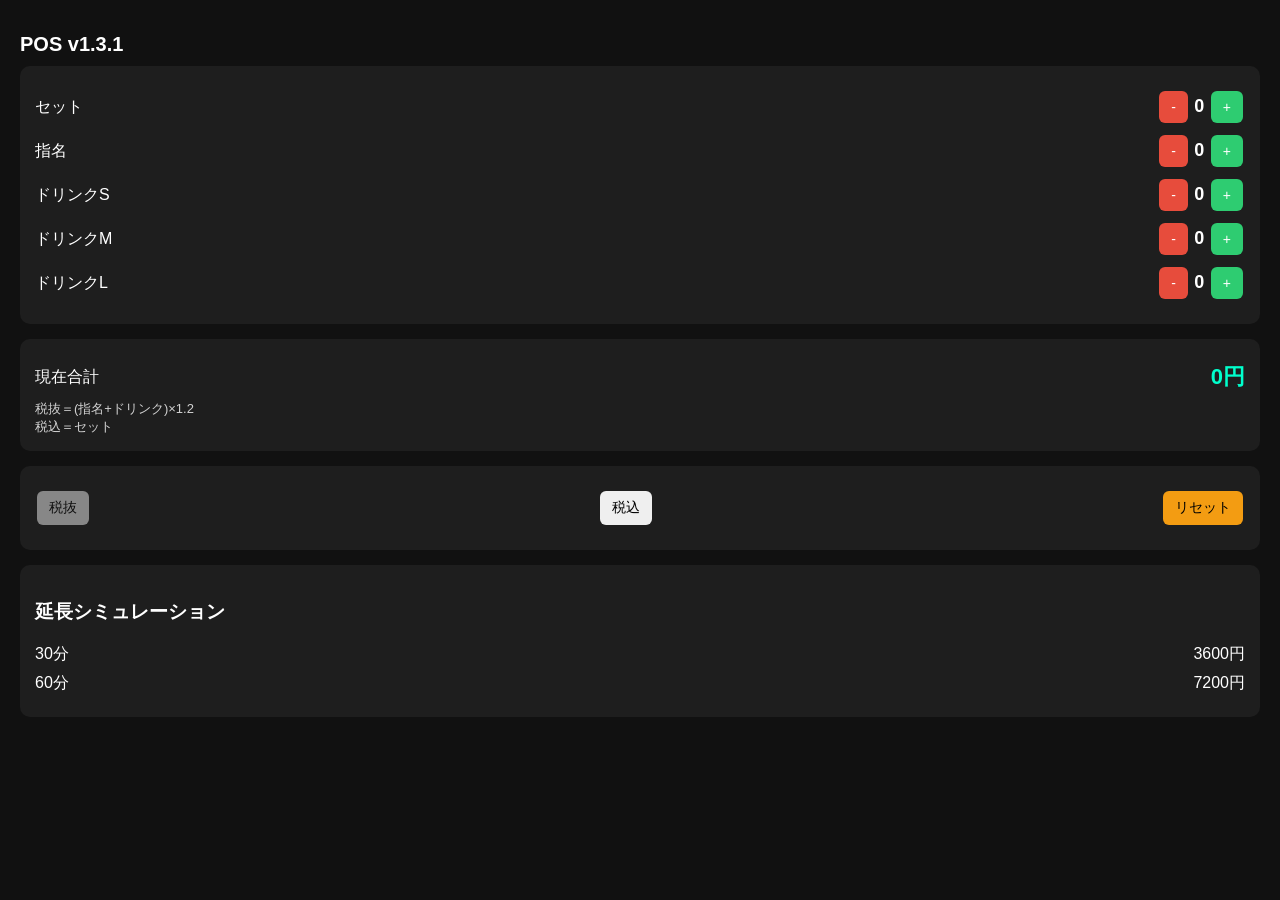
==== tax.html @ b1f9a1d1 "Update tax.html" ====
<!DOCTYPE html>
<html lang="ja">
<head>
<meta charset="UTF-8">
<meta name="viewport" content="width=device-width, initial-scale=1.0">
<title>POS v1.3.1</title>

<style>
body{
    font-family: sans-serif;
    background:#111;
    color:#fff;
    margin:0;
    padding:20px;
}

h1{
    font-size:20px;
    margin-bottom:10px;
}

.box{
    background:#1e1e1e;
    padding:15px;
    border-radius:10px;
    margin-bottom:15px;
}

.row{
    display:flex;
    justify-content:space-between;
    align-items:center;
    margin:8px 0;
}

button{
    padding:8px 12px;
    margin:2px;
    border:none;
    border-radius:6px;
    cursor:pointer;
    font-size:14px;
}

.plus{background:#2ecc71;color:#fff;}
.minus{background:#e74c3c;color:#fff;}
.reset{background:#f39c12;color:#000;}

.value{
    font-size:18px;
    font-weight:bold;
}

.total{
    font-size:22px;
    color:#00ffcc;
    font-weight:bold;
}

.small{
    font-size:13px;
    opacity:0.8;
}
</style>
</head>

<body>

<h1>POS v1.3.1</h1>

<div class="box">

<div class="row">
<span>セット</span>
<div>
<button class="minus" onclick="chg('set',-1)">-</button>
<span id="set" class="value">0</span>
<button class="plus" onclick="chg('set',1)">+</button>
</div>
</div>

<div class="row">
<span>指名</span>
<div>
<button class="minus" onclick="chg('shimei',-1)">-</button>
<span id="shimei" class="value">0</span>
<button class="plus" onclick="chg('shimei',1)">+</button>
</div>
</div>

<div class="row">
<span>ドリンクS</span>
<div>
<button class="minus" onclick="chg('drinkS',-1)">-</button>
<span id="drinkS" class="value">0</span>
<button class="plus" onclick="chg('drinkS',1)">+</button>
</div>
</div>

<div class="row">
<span>ドリンクM</span>
<div>
<button class="minus" onclick="chg('drinkM',-1)">-</button>
<span id="drinkM" class="value">0</span>
<button class="plus" onclick="chg('drinkM',1)">+</button>
</div>
</div>

<div class="row">
<span>ドリンクL</span>
<div>
<button class="minus" onclick="chg('drinkL',-1)">-</button>
<span id="drinkL" class="value">0</span>
<button class="plus" onclick="chg('drinkL',1)">+</button>
</div>
</div>

</div>

<div class="box">
<div class="row">
<span>現在合計</span>
<span id="total" class="total">0円</span>
</div>

<div class="small">
税抜＝(指名+ドリンク)×1.2<br>
税込＝セット
</div>
</div>

<div class="box">

<div class="row">
<button onclick="setTax(false)" id="taxBtn1">税抜</button>
<button onclick="setTax(true)" id="taxBtn2">税込</button>
<button class="reset" onclick="resetAll()">リセット</button>
</div>

</div>

<div class="box">
<h3>延長シミュレーション</h3>

<div class="row">
<span>30分</span>
<span id="ext30">0円</span>
</div>

<div class="row">
<span>60分</span>
<span id="ext60">0円</span>
</div>

</div>

<script>

let data = {
set:0,
shimei:0,
drinkS:0,
drinkM:0,
drinkL:0,
tax:true
};

function chg(key,val){
data[key]+=val;
if(data[key]<0)data[key]=0;
update();
}

function setTax(flag){
data.tax=flag;
update();
}

function calc(){

let setPrice = data.set * 3000;

let drink =
(data.drinkS*1000) +
(data.drinkM*2000) +
(data.drinkL*3000);

let shimei = data.shimei * 2000;

let taxable = (drink + shimei) * 1.2;

let total = setPrice + taxable;

return {setPrice, taxable, total};
}

function extCalc(baseSet){

let setPrice = baseSet * 3000;

let drink =
(data.drinkS*1000) +
(data.drinkM*2000) +
(data.drinkL*3000);

let shimei = data.shimei * 2000;

let total = (setPrice + drink + shimei) * 1.2;

return total;
}

function update(){

let c = calc();

document.getElementById("set").innerText=data.set;
document.getElementById("shimei").innerText=data.shimei;
document.getElementById("drinkS").innerText=data.drinkS;
document.getElementById("drinkM").innerText=data.drinkM;
document.getElementById("drinkL").innerText=data.drinkL;

document.getElementById("total").innerText=
Math.floor(c.total)+"円";

document.getElementById("ext30").innerText=
Math.floor(extCalc(data.set+1))+"円";

document.getElementById("ext60").innerText=
Math.floor(extCalc(data.set+2))+"円";

document.getElementById("taxBtn1").style.opacity=data.tax?0.5:1;
document.getElementById("taxBtn2").style.opacity=data.tax?1:0.5;

}

function resetAll(){

data={
set:0,
shimei:0,
drinkS:0,
drinkM:0,
drinkL:0,
tax:true
};

update();
}

update();

</script>

</body>
</html>
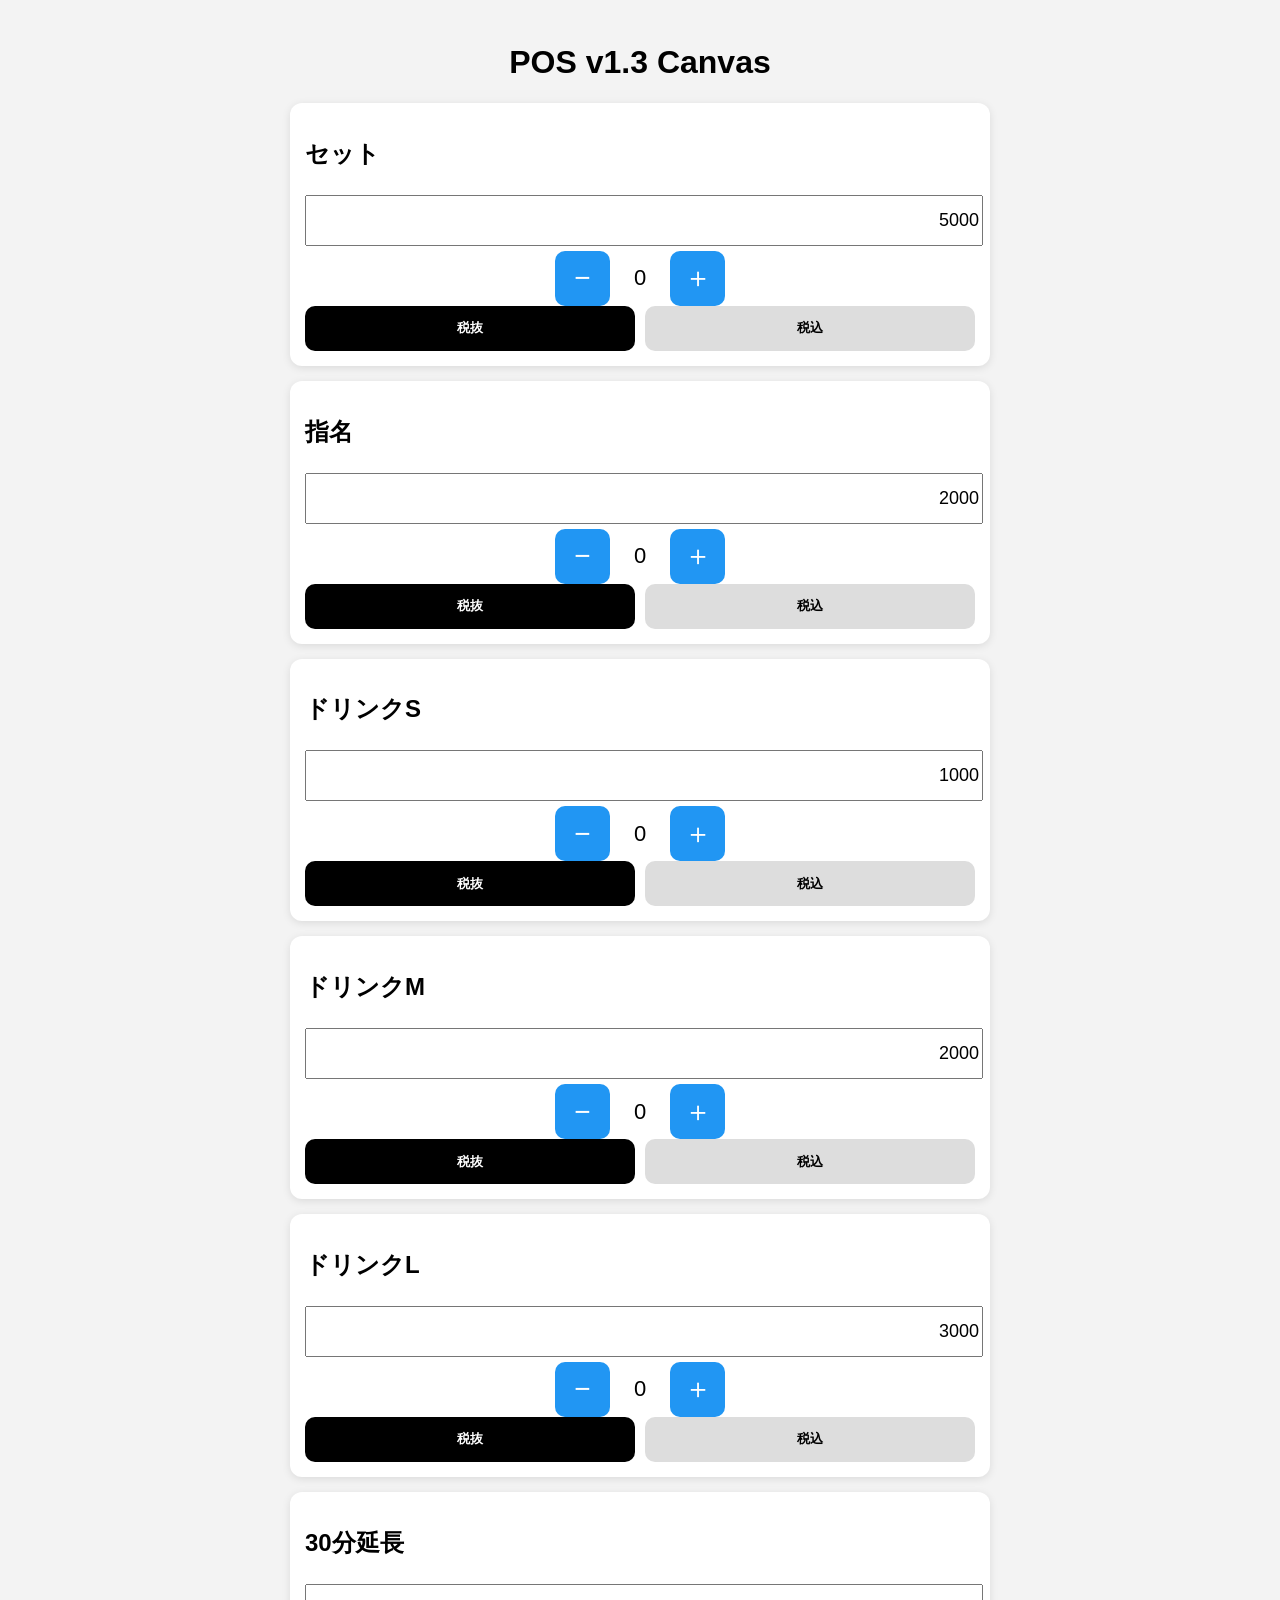
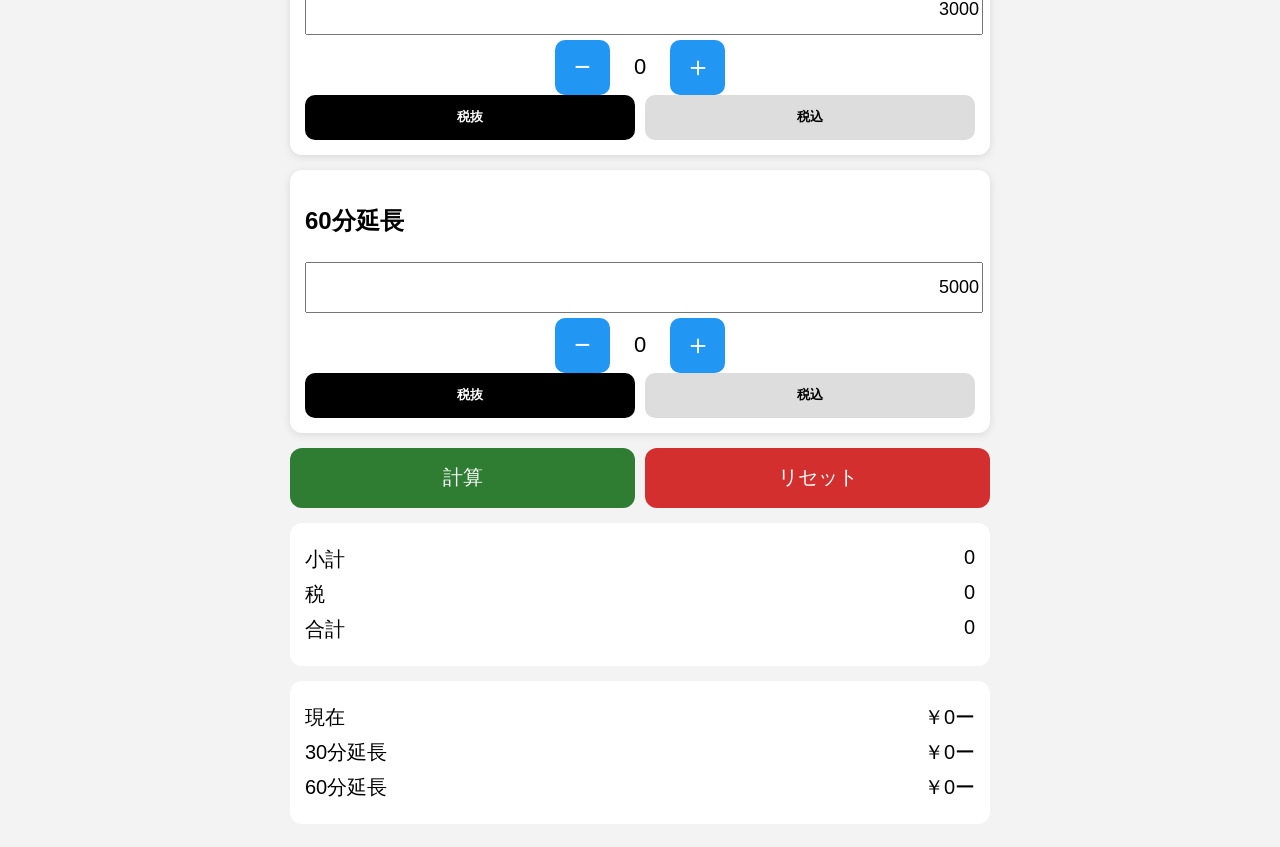
==== commit dba14b0f: "Update tax.html" ====
--- a/tax.html
+++ b/tax.html
@@ -3,253 +3,376 @@
 <head>
 <meta charset="UTF-8">
 <meta name="viewport" content="width=device-width, initial-scale=1.0">
-<title>POS v1.3.1</title>
+<title>POS v1.3 Canvas</title>
 
 <style>
 body{
-    font-family: sans-serif;
-    background:#111;
+    font-family:sans-serif;
+    background:#f3f3f3;
+    padding:15px;
+}
+
+.container{
+    max-width:700px;
+    margin:auto;
+}
+
+h1{
+    text-align:center;
+}
+
+.card{
+    background:#fff;
+    padding:15px;
+    margin-bottom:15px;
+    border-radius:12px;
+    box-shadow:0 2px 8px rgba(0,0,0,.1);
+}
+
+input{
+    width:100%;
+    height:45px;
+    font-size:18px;
+    text-align:right;
+    margin:5px 0;
+}
+
+.counter{
+    display:flex;
+    justify-content:center;
+    gap:10px;
+    align-items:center;
+}
+
+.counter button{
+    width:55px;
+    height:55px;
+    font-size:28px;
+    border:none;
+    background:#2196f3;
     color:#fff;
-    margin:0;
-    padding:20px;
-}
-
-h1{
+    border-radius:10px;
+}
+
+.counter span{
+    font-size:22px;
+    width:40px;
+    text-align:center;
+}
+
+.taxArea{
+    display:flex;
+    gap:10px;
+}
+
+.taxBtn{
+    flex:1;
+    height:45px;
+    border:none;
+    border-radius:10px;
+    background:#ddd;
+    font-weight:bold;
+}
+
+.taxBtn.active{
+    background:#000;
+    color:#fff;
+}
+
+.action{
+    display:flex;
+    gap:10px;
+}
+
+.calcBtn{
+    flex:1;
+    height:60px;
+    background:#2e7d32;
+    color:#fff;
+    border:none;
+    border-radius:12px;
     font-size:20px;
-    margin-bottom:10px;
-}
-
-.box{
-    background:#1e1e1e;
+}
+
+.resetBtn{
+    flex:1;
+    height:60px;
+    background:#d32f2f;
+    color:#fff;
+    border:none;
+    border-radius:12px;
+    font-size:20px;
+}
+
+.result{
+    background:#fff;
     padding:15px;
-    border-radius:10px;
-    margin-bottom:15px;
-}
-
-.row{
+    border-radius:12px;
+    margin-top:15px;
+}
+
+.resultRow{
     display:flex;
     justify-content:space-between;
-    align-items:center;
+    font-size:20px;
     margin:8px 0;
-}
-
-button{
-    padding:8px 12px;
-    margin:2px;
-    border:none;
-    border-radius:6px;
-    cursor:pointer;
-    font-size:14px;
-}
-
-.plus{background:#2ecc71;color:#fff;}
-.minus{background:#e74c3c;color:#fff;}
-.reset{background:#f39c12;color:#000;}
-
-.value{
-    font-size:18px;
-    font-weight:bold;
-}
-
-.total{
-    font-size:22px;
-    color:#00ffcc;
-    font-weight:bold;
-}
-
-.small{
-    font-size:13px;
-    opacity:0.8;
 }
 </style>
 </head>
 
 <body>
 
-<h1>POS v1.3.1</h1>
-
-<div class="box">
-
-<div class="row">
-<span>セット</span>
-<div>
-<button class="minus" onclick="chg('set',-1)">-</button>
-<span id="set" class="value">0</span>
-<button class="plus" onclick="chg('set',1)">+</button>
-</div>
-</div>
-
-<div class="row">
-<span>指名</span>
-<div>
-<button class="minus" onclick="chg('shimei',-1)">-</button>
-<span id="shimei" class="value">0</span>
-<button class="plus" onclick="chg('shimei',1)">+</button>
-</div>
-</div>
-
-<div class="row">
-<span>ドリンクS</span>
-<div>
-<button class="minus" onclick="chg('drinkS',-1)">-</button>
-<span id="drinkS" class="value">0</span>
-<button class="plus" onclick="chg('drinkS',1)">+</button>
-</div>
-</div>
-
-<div class="row">
-<span>ドリンクM</span>
-<div>
-<button class="minus" onclick="chg('drinkM',-1)">-</button>
-<span id="drinkM" class="value">0</span>
-<button class="plus" onclick="chg('drinkM',1)">+</button>
-</div>
-</div>
-
-<div class="row">
-<span>ドリンクL</span>
-<div>
-<button class="minus" onclick="chg('drinkL',-1)">-</button>
-<span id="drinkL" class="value">0</span>
-<button class="plus" onclick="chg('drinkL',1)">+</button>
-</div>
-</div>
-
-</div>
-
-<div class="box">
-<div class="row">
-<span>現在合計</span>
-<span id="total" class="total">0円</span>
-</div>
-
-<div class="small">
-税抜＝(指名+ドリンク)×1.2<br>
-税込＝セット
-</div>
-</div>
-
-<div class="box">
-
-<div class="row">
-<button onclick="setTax(false)" id="taxBtn1">税抜</button>
-<button onclick="setTax(true)" id="taxBtn2">税込</button>
-<button class="reset" onclick="resetAll()">リセット</button>
-</div>
-
-</div>
-
-<div class="box">
-<h3>延長シミュレーション</h3>
-
-<div class="row">
-<span>30分</span>
-<span id="ext30">0円</span>
-</div>
-
-<div class="row">
-<span>60分</span>
-<span id="ext60">0円</span>
+<div class="container">
+
+<h1>POS v1.3 Canvas</h1>
+
+<!-- セット -->
+<div class="card">
+<h2>セット</h2>
+<input id="setPrice" value="5000">
+
+<div class="counter">
+<button onclick="setCount=safeMinus(setCount);render()">−</button>
+<span id="setCount">0</span>
+<button onclick="setCount++;render()">＋</button>
+</div>
+
+<div class="taxArea">
+<button id="setEx" class="taxBtn active" onclick="setTax('set',true)">税抜</button>
+<button id="setIn" class="taxBtn" onclick="setTax('set',false)">税込</button>
+</div>
+</div>
+
+<!-- 指名 -->
+<div class="card">
+<h2>指名</h2>
+<input id="nomiPrice" value="2000">
+
+<div class="counter">
+<button onclick="nomiCount=safeMinus(nomiCount);render()">−</button>
+<span id="nomiCount">0</span>
+<button onclick="nomiCount++;render()">＋</button>
+</div>
+
+<div class="taxArea">
+<button id="nomiEx" class="taxBtn active" onclick="setTax('nomi',true)">税抜</button>
+<button id="nomiIn" class="taxBtn" onclick="setTax('nomi',false)">税込</button>
+</div>
+</div>
+
+<!-- ドリンクS -->
+<div class="card">
+<h2>ドリンクS</h2>
+<input id="drinkSPrice" value="1000">
+
+<div class="counter">
+<button onclick="drinkS=safeMinus(drinkS);render()">−</button>
+<span id="drinkS">0</span>
+<button onclick="drinkS++;render()">＋</button>
+</div>
+
+<div class="taxArea">
+<button id="drinkSEx" class="taxBtn active" onclick="setTax('drinkS',true)">税抜</button>
+<button id="drinkSIn" class="taxBtn" onclick="setTax('drinkS',false)">税込</button>
+</div>
+</div>
+
+<!-- ドリンクM -->
+<div class="card">
+<h2>ドリンクM</h2>
+<input id="drinkMPrice" value="2000">
+
+<div class="counter">
+<button onclick="drinkM=safeMinus(drinkM);render()">−</button>
+<span id="drinkM">0</span>
+<button onclick="drinkM++;render()">＋</button>
+</div>
+
+<div class="taxArea">
+<button id="drinkMEx" class="taxBtn active" onclick="setTax('drinkM',true)">税抜</button>
+<button id="drinkMIn" class="taxBtn" onclick="setTax('drinkM',false)">税込</button>
+</div>
+</div>
+
+<!-- ドリンクL -->
+<div class="card">
+<h2>ドリンクL</h2>
+<input id="drinkLPrice" value="3000">
+
+<div class="counter">
+<button onclick="drinkL=safeMinus(drinkL);render()">−</button>
+<span id="drinkL">0</span>
+<button onclick="drinkL++;render()">＋</button>
+</div>
+
+<div class="taxArea">
+<button id="drinkLEx" class="taxBtn active" onclick="setTax('drinkL',true)">税抜</button>
+<button id="drinkLIn" class="taxBtn" onclick="setTax('drinkL',false)">税込</button>
+</div>
+</div>
+
+<!-- 30分延長 -->
+<div class="card">
+<h2>30分延長</h2>
+<input id="ext30Price" value="3000">
+
+<div class="counter">
+<button onclick="ext30Count=safeMinus(ext30Count);render()">−</button>
+<span id="ext30Count">0</span>
+<button onclick="ext30Count++;render()">＋</button>
+</div>
+
+<div class="taxArea">
+<button id="ext30Ex" class="taxBtn active" onclick="setTax('ext30',true)">税抜</button>
+<button id="ext30In" class="taxBtn" onclick="setTax('ext30',false)">税込</button>
+</div>
+</div>
+
+<!-- 60分延長 -->
+<div class="card">
+<h2>60分延長</h2>
+<input id="ext60Price" value="5000">
+
+<div class="counter">
+<button onclick="ext60Count=safeMinus(ext60Count);render()">−</button>
+<span id="ext60Count">0</span>
+<button onclick="ext60Count++;render()">＋</button>
+</div>
+
+<div class="taxArea">
+<button id="ext60Ex" class="taxBtn active" onclick="setTax('ext60',true)">税抜</button>
+<button id="ext60In" class="taxBtn" onclick="setTax('ext60',false)">税込</button>
+</div>
+</div>
+
+<!-- 操作 -->
+<div class="action">
+<button class="calcBtn" onclick="calc()">計算</button>
+<button class="resetBtn" onclick="resetAll()">リセット</button>
+</div>
+
+<!-- 結果 -->
+<div class="result">
+<div class="resultRow"><span>小計</span><span id="subtotal">0</span></div>
+<div class="resultRow"><span>税</span><span id="tax">0</span></div>
+<div class="resultRow"><span>合計</span><span id="total">0</span></div>
+</div>
+
+<!-- 延長シミュレーション -->
+<div class="result">
+<div class="resultRow"><span>現在</span><span id="currentTotal">￥0ー</span></div>
+<div class="resultRow"><span>30分延長</span><span id="next30">￥0ー</span></div>
+<div class="resultRow"><span>60分延長</span><span id="next60">￥0ー</span></div>
 </div>
 
 </div>
 
 <script>
 
-let data = {
-set:0,
-shimei:0,
-drinkS:0,
-drinkM:0,
-drinkL:0,
-tax:true
+let setCount=0, nomiCount=0;
+let drinkS=0, drinkM=0, drinkL=0;
+let ext30Count=0, ext60Count=0;
+
+let taxMode={
+set:true,
+nomi:true,
+drinkS:true,
+drinkM:true,
+drinkL:true,
+ext30:true,
+ext60:true
 };
 
-function chg(key,val){
-data[key]+=val;
-if(data[key]<0)data[key]=0;
-update();
-}
-
-function setTax(flag){
-data.tax=flag;
-update();
+const el=id=>document.getElementById(id);
+
+function safeMinus(v){ return v>0 ? v-1 : 0; }
+
+function render(){
+el("setCount").innerText=setCount;
+el("nomiCount").innerText=nomiCount;
+el("drinkS").innerText=drinkS;
+el("drinkM").innerText=drinkM;
+el("drinkL").innerText=drinkL;
+el("ext30Count").innerText=ext30Count;
+el("ext60Count").innerText=ext60Count;
+}
+
+function setTax(type,mode){
+taxMode[type]=mode;
+el(type+"Ex").classList.remove("active");
+el(type+"In").classList.remove("active");
+el(type+(mode?"Ex":"In")).classList.add("active");
+}
+
+function calcItem(price,count,isEx){
+let sub=price*count;
+let tax=0,total=0;
+
+if(isEx){
+tax=Math.round(sub*0.2);
+total=sub+tax;
+}else{
+total=sub;
+tax=Math.round(sub*20/120);
+}
+return{sub,tax,total};
+}
+
+function yen(v){
+return "￥"+Math.round(v).toLocaleString()+"ー";
 }
 
 function calc(){
 
-let setPrice = data.set * 3000;
-
-let drink =
-(data.drinkS*1000) +
-(data.drinkM*2000) +
-(data.drinkL*3000);
-
-let shimei = data.shimei * 2000;
-
-let taxable = (drink + shimei) * 1.2;
-
-let total = setPrice + taxable;
-
-return {setPrice, taxable, total};
-}
-
-function extCalc(baseSet){
-
-let setPrice = baseSet * 3000;
-
-let drink =
-(data.drinkS*1000) +
-(data.drinkM*2000) +
-(data.drinkL*3000);
-
-let shimei = data.shimei * 2000;
-
-let total = (setPrice + drink + shimei) * 1.2;
-
-return total;
-}
-
-function update(){
-
-let c = calc();
-
-document.getElementById("set").innerText=data.set;
-document.getElementById("shimei").innerText=data.shimei;
-document.getElementById("drinkS").innerText=data.drinkS;
-document.getElementById("drinkM").innerText=data.drinkM;
-document.getElementById("drinkL").innerText=data.drinkL;
-
-document.getElementById("total").innerText=
-Math.floor(c.total)+"円";
-
-document.getElementById("ext30").innerText=
-Math.floor(extCalc(data.set+1))+"円";
-
-document.getElementById("ext60").innerText=
-Math.floor(extCalc(data.set+2))+"円";
-
-document.getElementById("taxBtn1").style.opacity=data.tax?0.5:1;
-document.getElementById("taxBtn2").style.opacity=data.tax?1:0.5;
-
+let setR=calcItem(+el("setPrice").value,setCount,taxMode.set);
+let nomiR=calcItem(+el("nomiPrice").value,nomiCount,taxMode.nomi);
+
+let dS=calcItem(+el("drinkSPrice").value,drinkS,taxMode.drinkS);
+let dM=calcItem(+el("drinkMPrice").value,drinkM,taxMode.drinkM);
+let dL=calcItem(+el("drinkLPrice").value,drinkL,taxMode.drinkL);
+
+let drink={
+sub:dS.sub+dM.sub+dL.sub,
+tax:dS.tax+dM.tax+dL.tax,
+total:dS.total+dM.total+dL.total
+};
+
+let e30=calcItem(+el("ext30Price").value,ext30Count,taxMode.ext30);
+let e60=calcItem(+el("ext60Price").value,ext60Count,taxMode.ext60);
+
+let sub=setR.sub+nomiR.sub+drink.sub+e30.sub+e60.sub;
+let tax=setR.tax+nomiR.tax+drink.tax+e30.tax+e60.tax;
+let total=setR.total+nomiR.total+drink.total+e30.total+e60.total;
+
+el("subtotal").innerText=Math.round(sub);
+el("tax").innerText=Math.round(tax);
+el("total").innerText=Math.round(total);
+
+const current=total;
+
+const ext30Base=(setCount*3000)+(nomiCount*2000);
+const ext60Base=(setCount*5000)+(nomiCount*2000);
+
+el("currentTotal").innerText=yen(current);
+el("next30").innerText=yen(current+(ext30Base*1.2));
+el("next60").innerText=yen(current+(ext60Base*1.2));
 }
 
 function resetAll(){
-
-data={
-set:0,
-shimei:0,
-drinkS:0,
-drinkM:0,
-drinkL:0,
-tax:true
-};
-
-update();
-}
-
-update();
-
+setCount=nomiCount=drinkS=drinkM=drinkL=0;
+ext30Count=ext60Count=0;
+
+taxMode={set:true,nomi:true,drinkS:true,drinkM:true,drinkL:true,ext30:true,ext60:true};
+
+render();
+
+["setPrice","nomiPrice","drinkSPrice","drinkMPrice","drinkLPrice","ext30Price","ext60Price"]
+.forEach(id=>el(id).value=el(id).defaultValue||el(id).value);
+
+calc();
+}
+
+render();
 </script>
 
 </body>
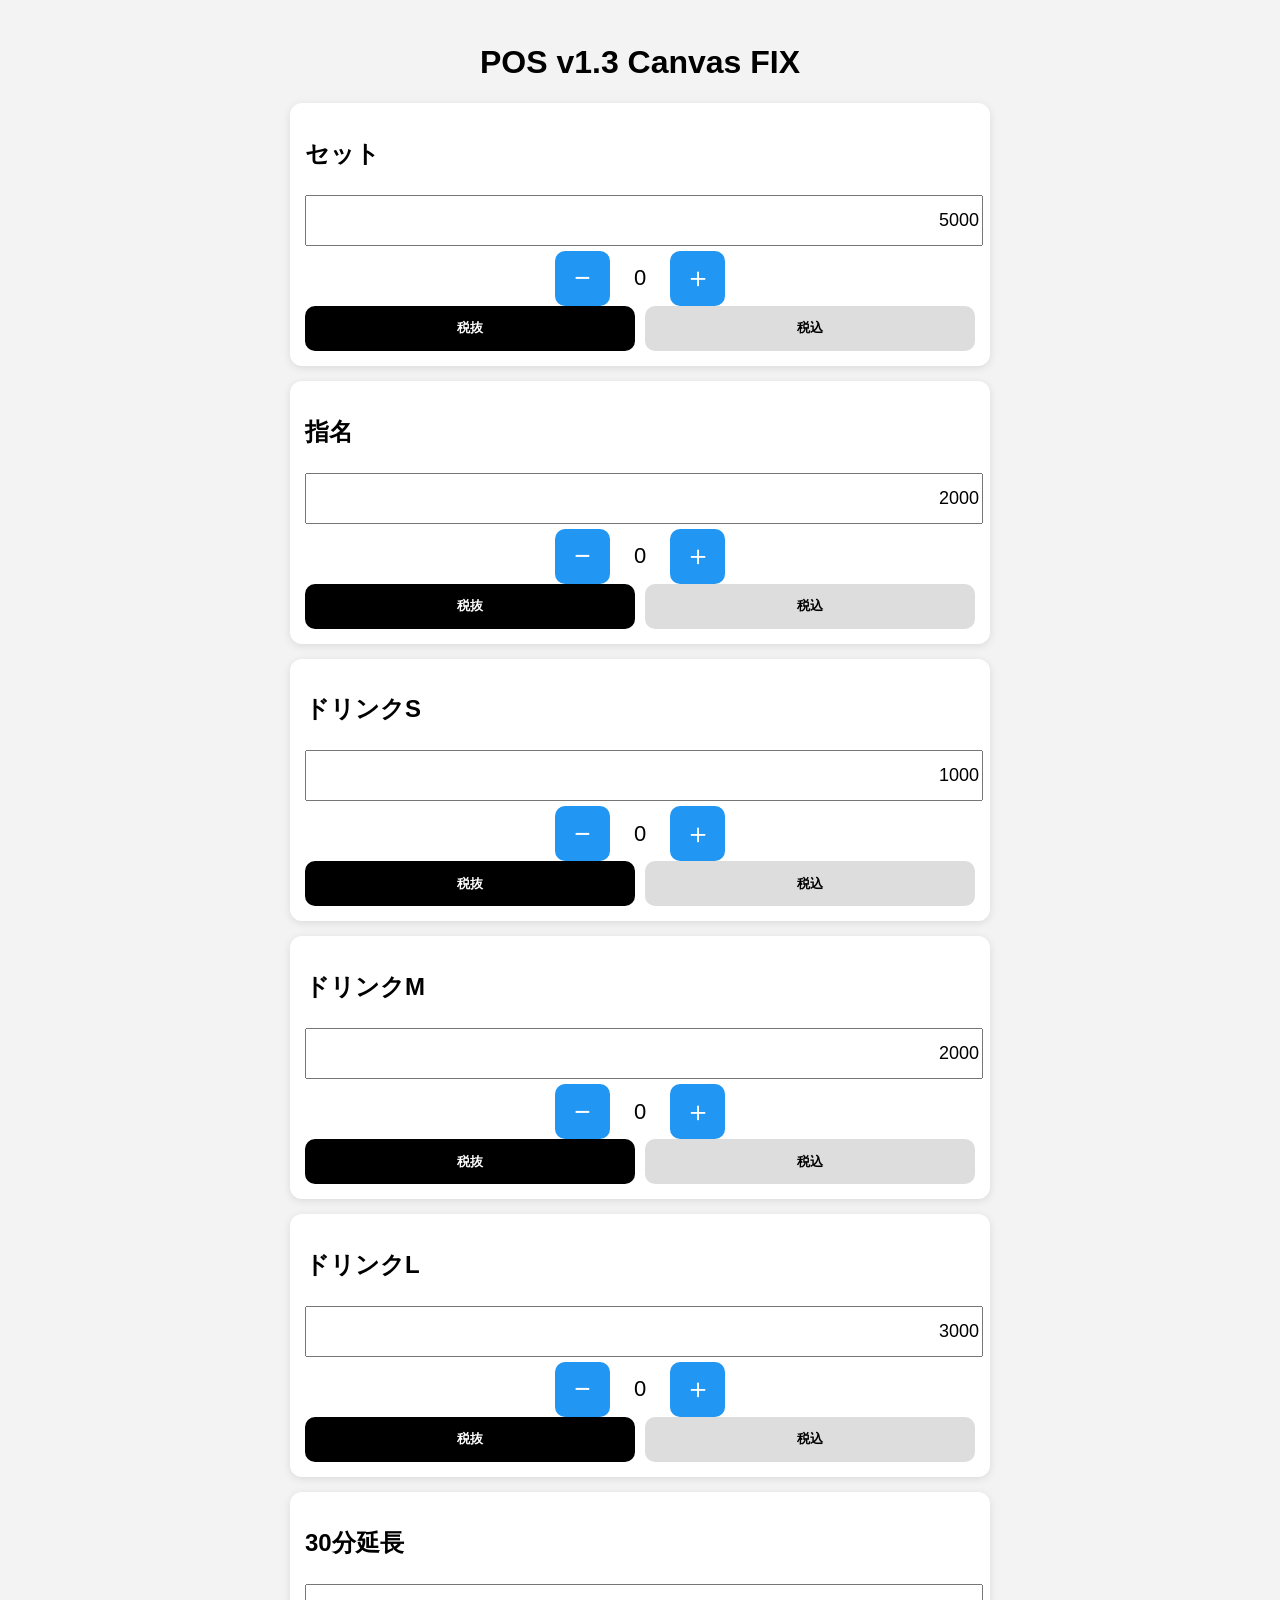
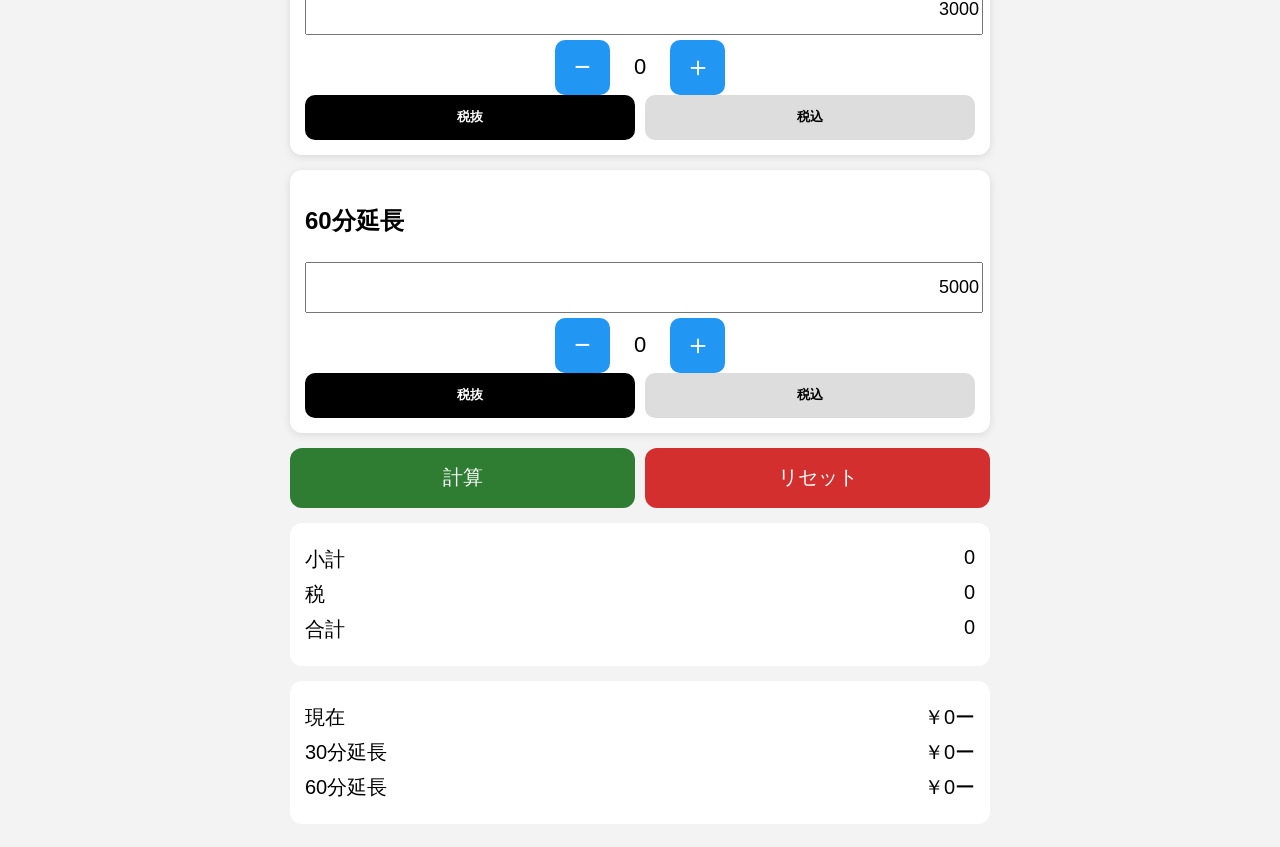
==== commit f2346f8d: "Update title and fix tax calculation logic" ====
--- a/tax.html
+++ b/tax.html
@@ -3,7 +3,7 @@
 <head>
 <meta charset="UTF-8">
 <meta name="viewport" content="width=device-width, initial-scale=1.0">
-<title>POS v1.3 Canvas</title>
+<title>POS v1.3 Canvas FIX</title>
 
 <style>
 body{
@@ -124,7 +124,7 @@
 
 <div class="container">
 
-<h1>POS v1.3 Canvas</h1>
+<h1>POS v1.3 Canvas FIX</h1>
 
 <!-- セット -->
 <div class="card">
@@ -258,7 +258,7 @@
 <div class="resultRow"><span>合計</span><span id="total">0</span></div>
 </div>
 
-<!-- 延長シミュレーション -->
+<!-- 延長 -->
 <div class="result">
 <div class="resultRow"><span>現在</span><span id="currentTotal">￥0ー</span></div>
 <div class="resultRow"><span>30分延長</span><span id="next30">￥0ー</span></div>
@@ -304,18 +304,9 @@
 el(type+(mode?"Ex":"In")).classList.add("active");
 }
 
-function calcItem(price,count,isEx){
+function calcItem(price,count){
 let sub=price*count;
-let tax=0,total=0;
-
-if(isEx){
-tax=Math.round(sub*0.2);
-total=sub+tax;
-}else{
-total=sub;
-tax=Math.round(sub*20/120);
-}
-return{sub,tax,total};
+return sub;
 }
 
 function yen(v){
@@ -324,25 +315,24 @@
 
 function calc(){
 
-let setR=calcItem(+el("setPrice").value,setCount,taxMode.set);
-let nomiR=calcItem(+el("nomiPrice").value,nomiCount,taxMode.nomi);
-
-let dS=calcItem(+el("drinkSPrice").value,drinkS,taxMode.drinkS);
-let dM=calcItem(+el("drinkMPrice").value,drinkM,taxMode.drinkM);
-let dL=calcItem(+el("drinkLPrice").value,drinkL,taxMode.drinkL);
-
-let drink={
-sub:dS.sub+dM.sub+dL.sub,
-tax:dS.tax+dM.tax+dL.tax,
-total:dS.total+dM.total+dL.total
-};
-
-let e30=calcItem(+el("ext30Price").value,ext30Count,taxMode.ext30);
-let e60=calcItem(+el("ext60Price").value,ext60Count,taxMode.ext60);
-
-let sub=setR.sub+nomiR.sub+drink.sub+e30.sub+e60.sub;
-let tax=setR.tax+nomiR.tax+drink.tax+e30.tax+e60.tax;
-let total=setR.total+nomiR.total+drink.total+e30.total+e60.total;
+// 税抜・税込すべてそのまま合計（1.2なし）
+let setR=calcItem(+el("setPrice").value,setCount);
+let nomiR=calcItem(+el("nomiPrice").value,nomiCount);
+
+let dS=calcItem(+el("drinkSPrice").value,drinkS);
+let dM=calcItem(+el("drinkMPrice").value,drinkM);
+let dL=calcItem(+el("drinkLPrice").value,drinkL);
+
+let e30=calcItem(+el("ext30Price").value,ext30Count);
+let e60=calcItem(+el("ext60Price").value,ext60Count);
+
+let sub=setR+nomiR+dS+dM+dL+e30+e60;
+
+// ★仕様通り：税＝税抜+税込（=全体合計）
+let tax=sub;
+
+// 合計
+let total=sub+tax;
 
 el("subtotal").innerText=Math.round(sub);
 el("tax").innerText=Math.round(tax);
@@ -359,6 +349,7 @@
 }
 
 function resetAll(){
+
 setCount=nomiCount=drinkS=drinkM=drinkL=0;
 ext30Count=ext60Count=0;
 
@@ -366,8 +357,19 @@
 
 render();
 
-["setPrice","nomiPrice","drinkSPrice","drinkMPrice","drinkLPrice","ext30Price","ext60Price"]
-.forEach(id=>el(id).value=el(id).defaultValue||el(id).value);
+// ボタン状態リセット
+["set","nomi","drinkS","drinkM","drinkL","ext30","ext60"].forEach(t=>{
+el(t+"Ex").classList.add("active");
+el(t+"In").classList.remove("active");
+});
+
+el("setPrice").value=5000;
+el("nomiPrice").value=2000;
+el("drinkSPrice").value=1000;
+el("drinkMPrice").value=2000;
+el("drinkLPrice").value=3000;
+el("ext30Price").value=3000;
+el("ext60Price").value=5000;
 
 calc();
 }
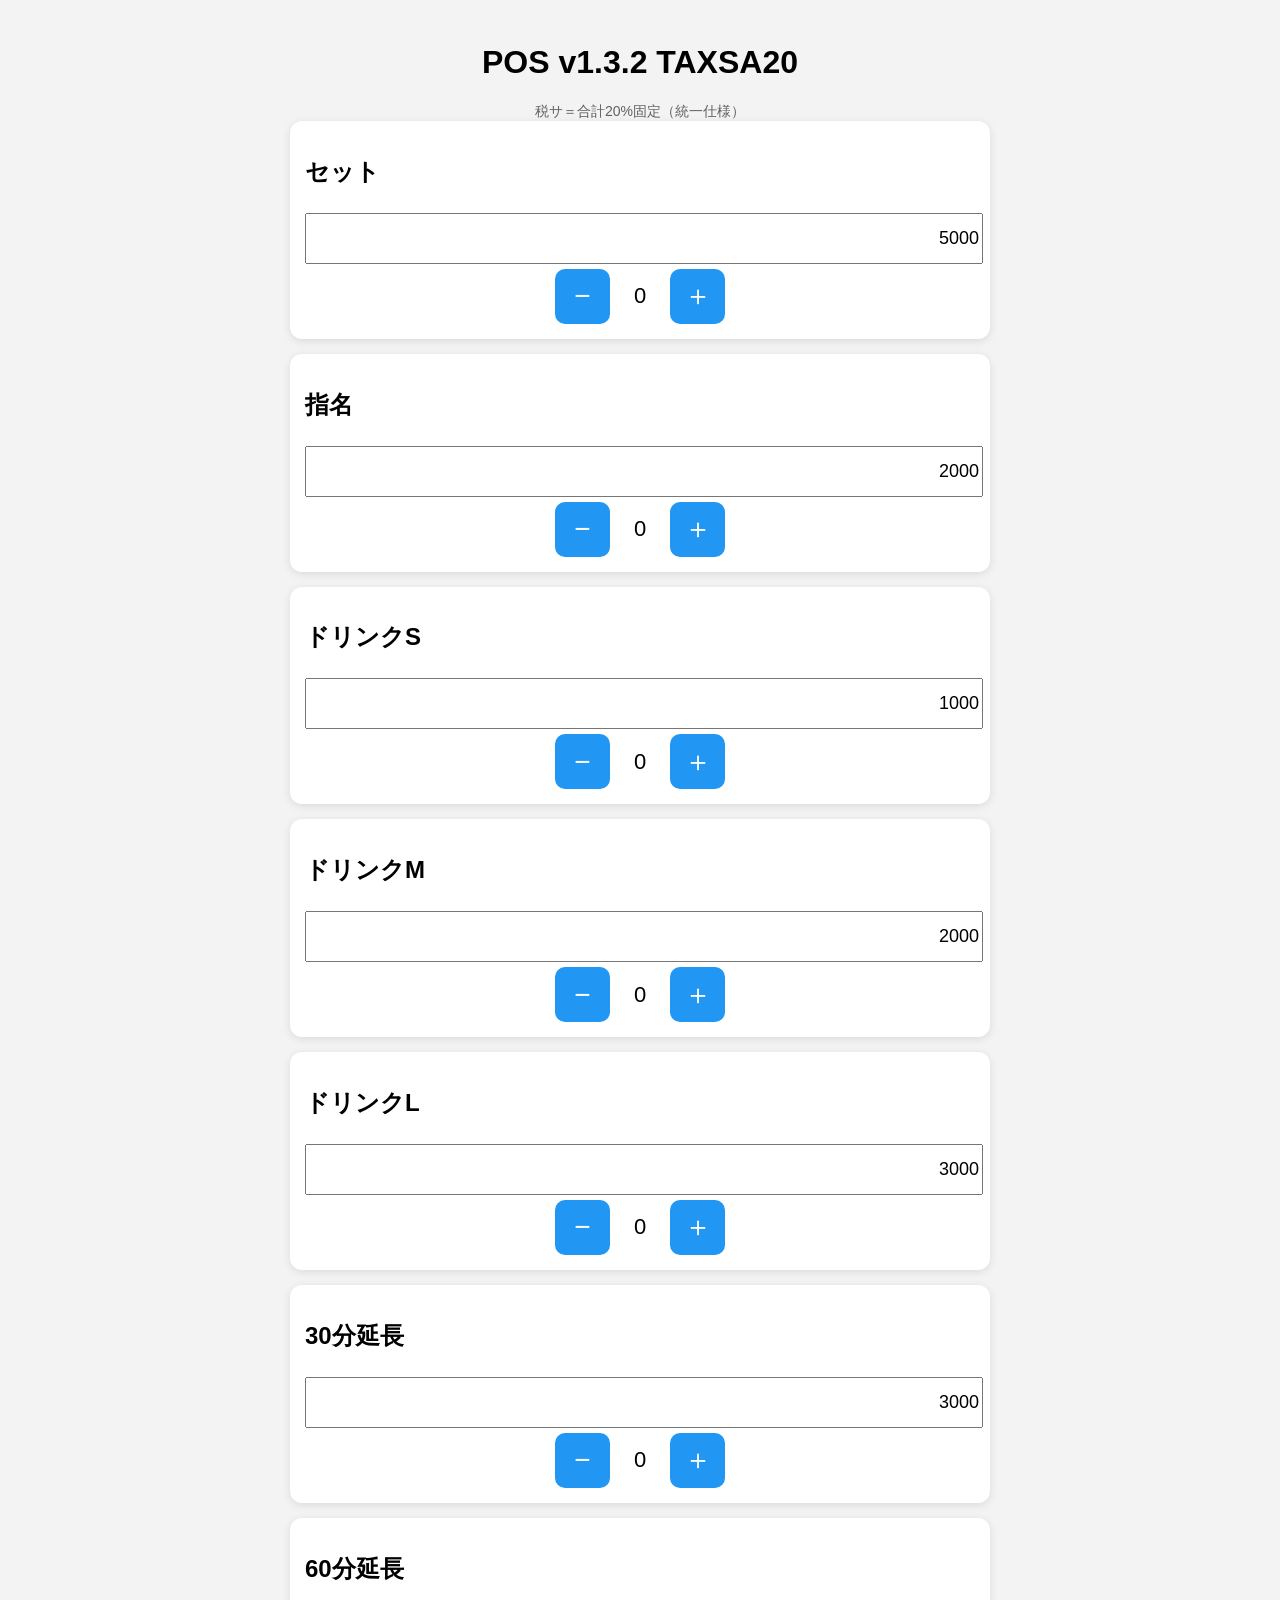
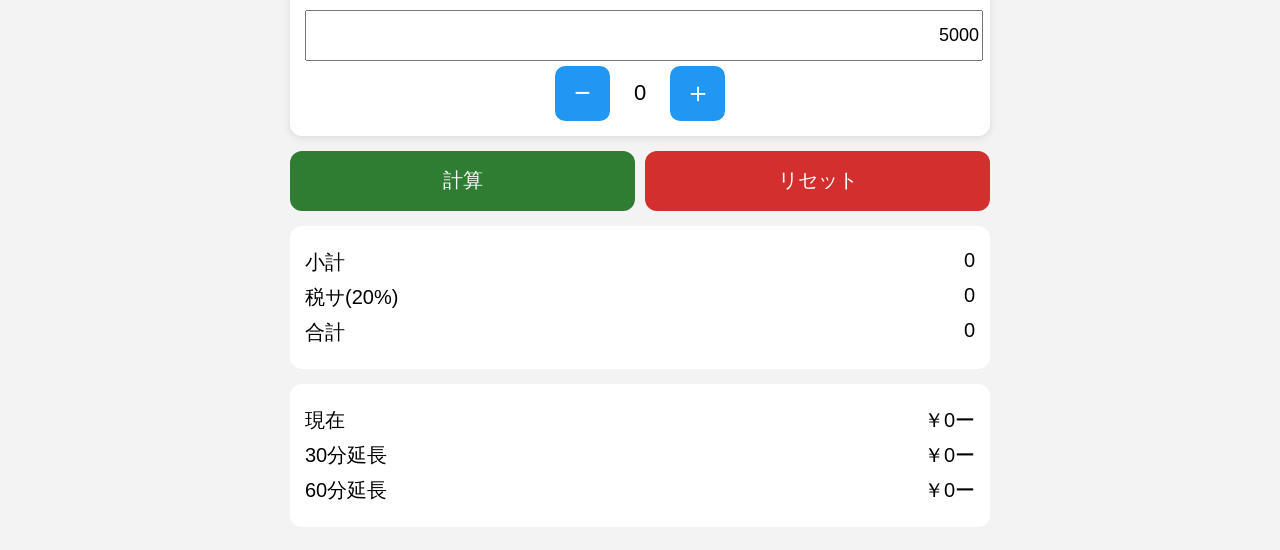
==== commit 3667764c: "Update tax.html" ====
--- a/tax.html
+++ b/tax.html
@@ -3,7 +3,7 @@
 <head>
 <meta charset="UTF-8">
 <meta name="viewport" content="width=device-width, initial-scale=1.0">
-<title>POS v1.3 Canvas FIX</title>
+<title>POS v1.3.2 TAXSA20</title>
 
 <style>
 body{
@@ -60,25 +60,6 @@
     text-align:center;
 }
 
-.taxArea{
-    display:flex;
-    gap:10px;
-}
-
-.taxBtn{
-    flex:1;
-    height:45px;
-    border:none;
-    border-radius:10px;
-    background:#ddd;
-    font-weight:bold;
-}
-
-.taxBtn.active{
-    background:#000;
-    color:#fff;
-}
-
 .action{
     display:flex;
     gap:10px;
@@ -117,6 +98,12 @@
     font-size:20px;
     margin:8px 0;
 }
+
+.taxNote{
+    text-align:center;
+    font-size:14px;
+    opacity:0.6;
+}
 </style>
 </head>
 
@@ -124,7 +111,9 @@
 
 <div class="container">
 
-<h1>POS v1.3 Canvas FIX</h1>
+<h1>POS v1.3.2 TAXSA20</h1>
+
+<div class="taxNote">税サ＝合計20%固定（統一仕様）</div>
 
 <!-- セット -->
 <div class="card">
@@ -136,11 +125,6 @@
 <span id="setCount">0</span>
 <button onclick="setCount++;render()">＋</button>
 </div>
-
-<div class="taxArea">
-<button id="setEx" class="taxBtn active" onclick="setTax('set',true)">税抜</button>
-<button id="setIn" class="taxBtn" onclick="setTax('set',false)">税込</button>
-</div>
 </div>
 
 <!-- 指名 -->
@@ -153,11 +137,6 @@
 <span id="nomiCount">0</span>
 <button onclick="nomiCount++;render()">＋</button>
 </div>
-
-<div class="taxArea">
-<button id="nomiEx" class="taxBtn active" onclick="setTax('nomi',true)">税抜</button>
-<button id="nomiIn" class="taxBtn" onclick="setTax('nomi',false)">税込</button>
-</div>
 </div>
 
 <!-- ドリンクS -->
@@ -170,11 +149,6 @@
 <span id="drinkS">0</span>
 <button onclick="drinkS++;render()">＋</button>
 </div>
-
-<div class="taxArea">
-<button id="drinkSEx" class="taxBtn active" onclick="setTax('drinkS',true)">税抜</button>
-<button id="drinkSIn" class="taxBtn" onclick="setTax('drinkS',false)">税込</button>
-</div>
 </div>
 
 <!-- ドリンクM -->
@@ -187,11 +161,6 @@
 <span id="drinkM">0</span>
 <button onclick="drinkM++;render()">＋</button>
 </div>
-
-<div class="taxArea">
-<button id="drinkMEx" class="taxBtn active" onclick="setTax('drinkM',true)">税抜</button>
-<button id="drinkMIn" class="taxBtn" onclick="setTax('drinkM',false)">税込</button>
-</div>
 </div>
 
 <!-- ドリンクL -->
@@ -204,14 +173,9 @@
 <span id="drinkL">0</span>
 <button onclick="drinkL++;render()">＋</button>
 </div>
-
-<div class="taxArea">
-<button id="drinkLEx" class="taxBtn active" onclick="setTax('drinkL',true)">税抜</button>
-<button id="drinkLIn" class="taxBtn" onclick="setTax('drinkL',false)">税込</button>
-</div>
-</div>
-
-<!-- 30分延長 -->
+</div>
+
+<!-- 延長 -->
 <div class="card">
 <h2>30分延長</h2>
 <input id="ext30Price" value="3000">
@@ -221,14 +185,8 @@
 <span id="ext30Count">0</span>
 <button onclick="ext30Count++;render()">＋</button>
 </div>
-
-<div class="taxArea">
-<button id="ext30Ex" class="taxBtn active" onclick="setTax('ext30',true)">税抜</button>
-<button id="ext30In" class="taxBtn" onclick="setTax('ext30',false)">税込</button>
-</div>
-</div>
-
-<!-- 60分延長 -->
+</div>
+
 <div class="card">
 <h2>60分延長</h2>
 <input id="ext60Price" value="5000">
@@ -237,11 +195,6 @@
 <button onclick="ext60Count=safeMinus(ext60Count);render()">−</button>
 <span id="ext60Count">0</span>
 <button onclick="ext60Count++;render()">＋</button>
-</div>
-
-<div class="taxArea">
-<button id="ext60Ex" class="taxBtn active" onclick="setTax('ext60',true)">税抜</button>
-<button id="ext60In" class="taxBtn" onclick="setTax('ext60',false)">税込</button>
 </div>
 </div>
 
@@ -254,11 +207,11 @@
 <!-- 結果 -->
 <div class="result">
 <div class="resultRow"><span>小計</span><span id="subtotal">0</span></div>
-<div class="resultRow"><span>税</span><span id="tax">0</span></div>
+<div class="resultRow"><span>税サ(20%)</span><span id="taxsa">0</span></div>
 <div class="resultRow"><span>合計</span><span id="total">0</span></div>
 </div>
 
-<!-- 延長 -->
+<!-- 延長シミュレーション -->
 <div class="result">
 <div class="resultRow"><span>現在</span><span id="currentTotal">￥0ー</span></div>
 <div class="resultRow"><span>30分延長</span><span id="next30">￥0ー</span></div>
@@ -272,16 +225,6 @@
 let setCount=0, nomiCount=0;
 let drinkS=0, drinkM=0, drinkL=0;
 let ext30Count=0, ext60Count=0;
-
-let taxMode={
-set:true,
-nomi:true,
-drinkS:true,
-drinkM:true,
-drinkL:true,
-ext30:true,
-ext60:true
-};
 
 const el=id=>document.getElementById(id);
 
@@ -297,71 +240,44 @@
 el("ext60Count").innerText=ext60Count;
 }
 
-function setTax(type,mode){
-taxMode[type]=mode;
-el(type+"Ex").classList.remove("active");
-el(type+"In").classList.remove("active");
-el(type+(mode?"Ex":"In")).classList.add("active");
-}
-
-function calcItem(price,count){
-let sub=price*count;
-return sub;
-}
-
-function yen(v){
-return "￥"+Math.round(v).toLocaleString()+"ー";
-}
-
 function calc(){
 
-// 税抜・税込すべてそのまま合計（1.2なし）
-let setR=calcItem(+el("setPrice").value,setCount);
-let nomiR=calcItem(+el("nomiPrice").value,nomiCount);
-
-let dS=calcItem(+el("drinkSPrice").value,drinkS);
-let dM=calcItem(+el("drinkMPrice").value,drinkM);
-let dL=calcItem(+el("drinkLPrice").value,drinkL);
-
-let e30=calcItem(+el("ext30Price").value,ext30Count);
-let e60=calcItem(+el("ext60Price").value,ext60Count);
-
-let sub=setR+nomiR+dS+dM+dL+e30+e60;
-
-// ★仕様通り：税＝税抜+税込（=全体合計）
-let tax=sub;
+let set = +el("setPrice").value * setCount;
+let nomi = +el("nomiPrice").value * nomiCount;
+
+let dS = +el("drinkSPrice").value * drinkS;
+let dM = +el("drinkMPrice").value * drinkM;
+let dL = +el("drinkLPrice").value * drinkL;
+
+let e30 = +el("ext30Price").value * ext30Count;
+let e60 = +el("ext60Price").value * ext60Count;
+
+// 小計
+let sub = set + nomi + dS + dM + dL + e30 + e60;
+
+// 税サ20%固定
+let taxsa = Math.round(sub * 0.2);
 
 // 合計
-let total=sub+tax;
-
-el("subtotal").innerText=Math.round(sub);
-el("tax").innerText=Math.round(tax);
-el("total").innerText=Math.round(total);
-
-const current=total;
-
-const ext30Base=(setCount*3000)+(nomiCount*2000);
-const ext60Base=(setCount*5000)+(nomiCount*2000);
-
-el("currentTotal").innerText=yen(current);
-el("next30").innerText=yen(current+(ext30Base*1.2));
-el("next60").innerText=yen(current+(ext60Base*1.2));
+let total = sub + taxsa;
+
+el("subtotal").innerText = Math.round(sub);
+el("taxsa").innerText = taxsa;
+el("total").innerText = total;
+
+// 延長シミュレーション（税サ込み）
+const ext30Base = (setCount*3000) + (nomiCount*2000);
+const ext60Base = (setCount*5000) + (nomiCount*2000);
+
+el("currentTotal").innerText = "￥" + total.toLocaleString() + "ー";
+el("next30").innerText = "￥" + (total + ext30Base*1.2).toLocaleString() + "ー";
+el("next60").innerText = "￥" + (total + ext60Base*1.2).toLocaleString() + "ー";
 }
 
 function resetAll(){
 
 setCount=nomiCount=drinkS=drinkM=drinkL=0;
 ext30Count=ext60Count=0;
-
-taxMode={set:true,nomi:true,drinkS:true,drinkM:true,drinkL:true,ext30:true,ext60:true};
-
-render();
-
-// ボタン状態リセット
-["set","nomi","drinkS","drinkM","drinkL","ext30","ext60"].forEach(t=>{
-el(t+"Ex").classList.add("active");
-el(t+"In").classList.remove("active");
-});
 
 el("setPrice").value=5000;
 el("nomiPrice").value=2000;
@@ -371,6 +287,7 @@
 el("ext30Price").value=3000;
 el("ext60Price").value=5000;
 
+render();
 calc();
 }
 
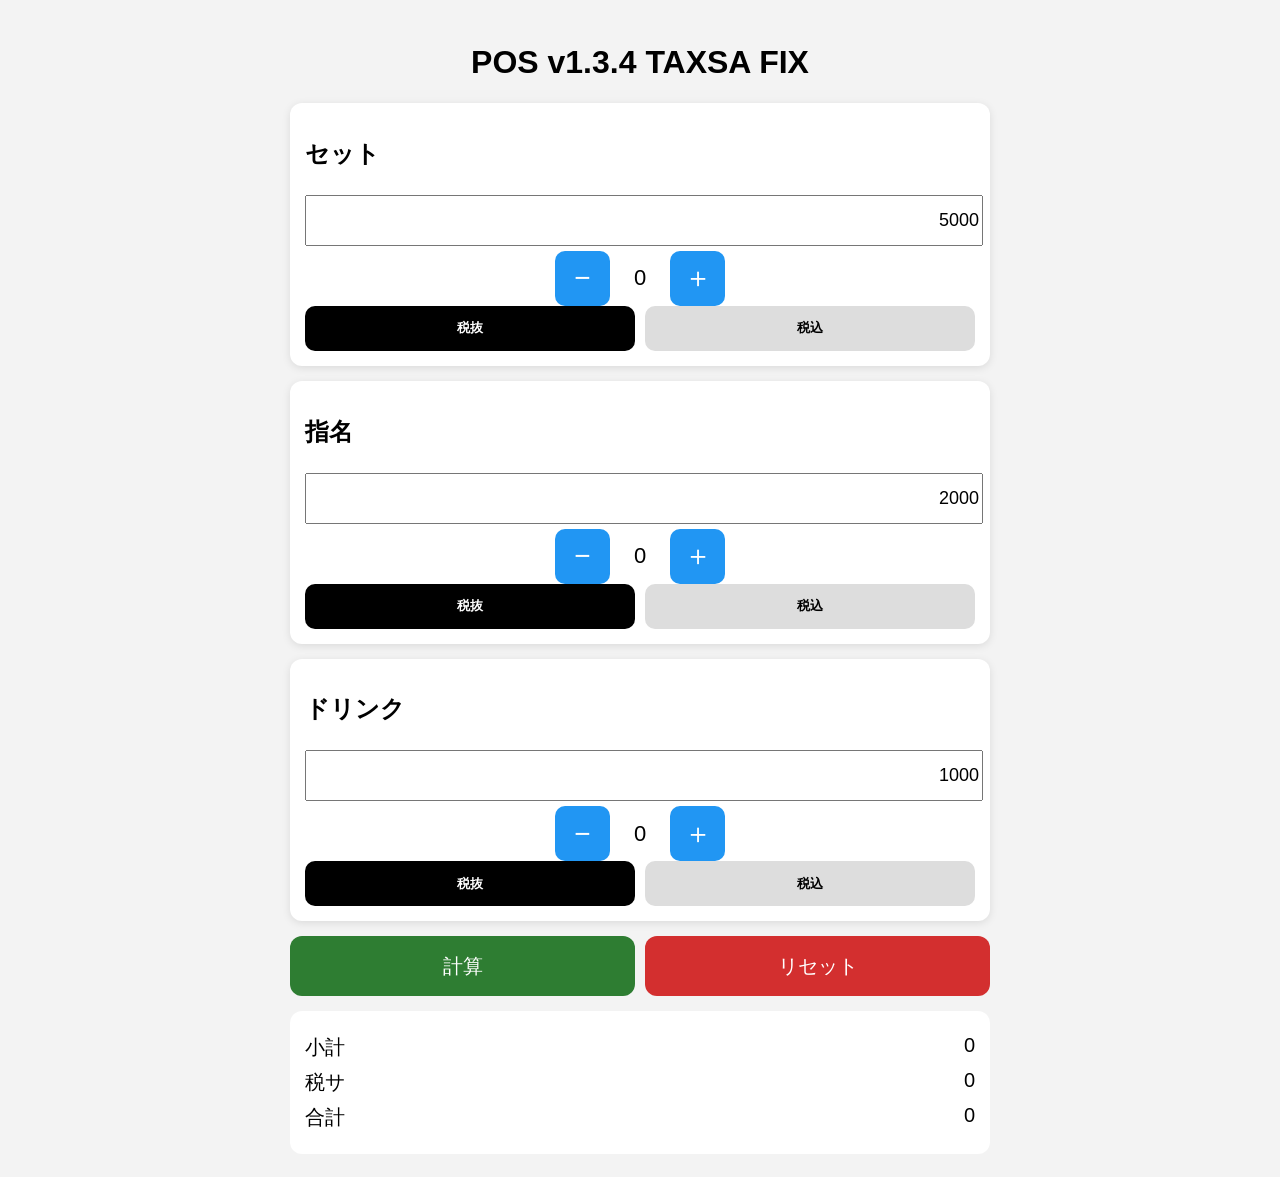
==== commit 5f0c9bf8: "Update tax.html" ====
--- a/tax.html
+++ b/tax.html
@@ -3,7 +3,7 @@
 <head>
 <meta charset="UTF-8">
 <meta name="viewport" content="width=device-width, initial-scale=1.0">
-<title>POS v1.3.2 TAXSA20</title>
+<title>POS v1.3.4 TAXSA FIX</title>
 
 <style>
 body{
@@ -12,14 +12,9 @@
     padding:15px;
 }
 
-.container{
-    max-width:700px;
-    margin:auto;
-}
-
-h1{
-    text-align:center;
-}
+.container{max-width:700px;margin:auto;}
+
+h1{text-align:center;}
 
 .card{
     background:#fff;
@@ -45,8 +40,7 @@
 }
 
 .counter button{
-    width:55px;
-    height:55px;
+    width:55px;height:55px;
     font-size:28px;
     border:none;
     background:#2196f3;
@@ -60,6 +54,25 @@
     text-align:center;
 }
 
+.taxArea{
+    display:flex;
+    gap:10px;
+}
+
+.taxBtn{
+    flex:1;
+    height:45px;
+    border:none;
+    border-radius:10px;
+    background:#ddd;
+    font-weight:bold;
+}
+
+.taxBtn.active{
+    background:#000;
+    color:#fff;
+}
+
 .action{
     display:flex;
     gap:10px;
@@ -98,12 +111,6 @@
     font-size:20px;
     margin:8px 0;
 }
-
-.taxNote{
-    text-align:center;
-    font-size:14px;
-    opacity:0.6;
-}
 </style>
 </head>
 
@@ -111,90 +118,50 @@
 
 <div class="container">
 
-<h1>POS v1.3.2 TAXSA20</h1>
-
-<div class="taxNote">税サ＝合計20%固定（統一仕様）</div>
+<h1>POS v1.3.4 TAXSA FIX</h1>
 
 <!-- セット -->
 <div class="card">
 <h2>セット</h2>
 <input id="setPrice" value="5000">
-
 <div class="counter">
 <button onclick="setCount=safeMinus(setCount);render()">−</button>
 <span id="setCount">0</span>
 <button onclick="setCount++;render()">＋</button>
 </div>
+<div class="taxArea">
+<button id="setEx" class="taxBtn active" onclick="setTax('set',true)">税抜</button>
+<button id="setIn" class="taxBtn" onclick="setTax('set',false)">税込</button>
+</div>
 </div>
 
 <!-- 指名 -->
 <div class="card">
 <h2>指名</h2>
 <input id="nomiPrice" value="2000">
-
 <div class="counter">
 <button onclick="nomiCount=safeMinus(nomiCount);render()">−</button>
 <span id="nomiCount">0</span>
 <button onclick="nomiCount++;render()">＋</button>
 </div>
-</div>
-
-<!-- ドリンクS -->
+<div class="taxArea">
+<button id="nomiEx" class="taxBtn active" onclick="setTax('nomi',true)">税抜</button>
+<button id="nomiIn" class="taxBtn" onclick="setTax('nomi',false)">税込</button>
+</div>
+</div>
+
+<!-- ドリンク -->
 <div class="card">
-<h2>ドリンクS</h2>
-<input id="drinkSPrice" value="1000">
-
+<h2>ドリンク</h2>
+<input id="drinkPrice" value="1000">
 <div class="counter">
-<button onclick="drinkS=safeMinus(drinkS);render()">−</button>
-<span id="drinkS">0</span>
-<button onclick="drinkS++;render()">＋</button>
-</div>
-</div>
-
-<!-- ドリンクM -->
-<div class="card">
-<h2>ドリンクM</h2>
-<input id="drinkMPrice" value="2000">
-
-<div class="counter">
-<button onclick="drinkM=safeMinus(drinkM);render()">−</button>
-<span id="drinkM">0</span>
-<button onclick="drinkM++;render()">＋</button>
-</div>
-</div>
-
-<!-- ドリンクL -->
-<div class="card">
-<h2>ドリンクL</h2>
-<input id="drinkLPrice" value="3000">
-
-<div class="counter">
-<button onclick="drinkL=safeMinus(drinkL);render()">−</button>
-<span id="drinkL">0</span>
-<button onclick="drinkL++;render()">＋</button>
-</div>
-</div>
-
-<!-- 延長 -->
-<div class="card">
-<h2>30分延長</h2>
-<input id="ext30Price" value="3000">
-
-<div class="counter">
-<button onclick="ext30Count=safeMinus(ext30Count);render()">−</button>
-<span id="ext30Count">0</span>
-<button onclick="ext30Count++;render()">＋</button>
-</div>
-</div>
-
-<div class="card">
-<h2>60分延長</h2>
-<input id="ext60Price" value="5000">
-
-<div class="counter">
-<button onclick="ext60Count=safeMinus(ext60Count);render()">−</button>
-<span id="ext60Count">0</span>
-<button onclick="ext60Count++;render()">＋</button>
+<button onclick="drink=safeMinus(drink);render()">−</button>
+<span id="drink">0</span>
+<button onclick="drink++;render()">＋</button>
+</div>
+<div class="taxArea">
+<button id="drinkEx" class="taxBtn active" onclick="setTax('drink',true)">税抜</button>
+<button id="drinkIn" class="taxBtn" onclick="setTax('drink',false)">税込</button>
 </div>
 </div>
 
@@ -207,88 +174,70 @@
 <!-- 結果 -->
 <div class="result">
 <div class="resultRow"><span>小計</span><span id="subtotal">0</span></div>
-<div class="resultRow"><span>税サ(20%)</span><span id="taxsa">0</span></div>
+<div class="resultRow"><span>税サ</span><span id="taxsa">0</span></div>
 <div class="resultRow"><span>合計</span><span id="total">0</span></div>
 </div>
 
-<!-- 延長シミュレーション -->
-<div class="result">
-<div class="resultRow"><span>現在</span><span id="currentTotal">￥0ー</span></div>
-<div class="resultRow"><span>30分延長</span><span id="next30">￥0ー</span></div>
-<div class="resultRow"><span>60分延長</span><span id="next60">￥0ー</span></div>
-</div>
-
 </div>
 
 <script>
 
-let setCount=0, nomiCount=0;
-let drinkS=0, drinkM=0, drinkL=0;
-let ext30Count=0, ext60Count=0;
+let setCount=0, nomiCount=0, drink=0;
 
 const el=id=>document.getElementById(id);
 
-function safeMinus(v){ return v>0 ? v-1 : 0; }
+function safeMinus(v){return v>0?v-1:0;}
+
+function setTax(type,mode){
+el(type+"Ex").classList.remove("active");
+el(type+"In").classList.remove("active");
+el(type+(mode?"Ex":"In")).classList.add("active");
+el(type).dataset.tax = mode ? "1" : "0";
+}
+
+function calc(){
+
+let set = +el("setPrice").value * setCount;
+let nomi = +el("nomiPrice").value * nomiCount;
+let dr = +el("drinkPrice").value * drink;
+
+// 小計（税抜＋税込×1.2）
+let sub =
+(set * (el("set").dataset.tax=="1"?1.2:1)) +
+(nomi * (el("nomi").dataset.tax=="1"?1.2:1)) +
+(dr * (el("drink").dataset.tax=="1"?1.2:1));
+
+// 税サ
+let taxsa =
+(set * (el("set").dataset.tax=="1"?0.2:1)) +
+(nomi * (el("nomi").dataset.tax=="1"?0.2:1)) +
+(dr * (el("drink").dataset.tax=="1"?0.2:1));
+
+let total = sub + taxsa;
+
+el("subtotal").innerText=Math.round(sub);
+el("taxsa").innerText=Math.round(taxsa);
+el("total").innerText=Math.round(total);
+}
+
+function resetAll(){
+
+setCount=nomiCount=drink=0;
+
+["set","nomi","drink"].forEach(k=>{
+el(k).dataset.tax="1";
+el(k+"Ex").classList.add("active");
+el(k+"In").classList.remove("active");
+});
+
+render();
+calc();
+}
 
 function render(){
 el("setCount").innerText=setCount;
 el("nomiCount").innerText=nomiCount;
-el("drinkS").innerText=drinkS;
-el("drinkM").innerText=drinkM;
-el("drinkL").innerText=drinkL;
-el("ext30Count").innerText=ext30Count;
-el("ext60Count").innerText=ext60Count;
-}
-
-function calc(){
-
-let set = +el("setPrice").value * setCount;
-let nomi = +el("nomiPrice").value * nomiCount;
-
-let dS = +el("drinkSPrice").value * drinkS;
-let dM = +el("drinkMPrice").value * drinkM;
-let dL = +el("drinkLPrice").value * drinkL;
-
-let e30 = +el("ext30Price").value * ext30Count;
-let e60 = +el("ext60Price").value * ext60Count;
-
-// 小計
-let sub = set + nomi + dS + dM + dL + e30 + e60;
-
-// 税サ20%固定
-let taxsa = Math.round(sub * 0.2);
-
-// 合計
-let total = sub + taxsa;
-
-el("subtotal").innerText = Math.round(sub);
-el("taxsa").innerText = taxsa;
-el("total").innerText = total;
-
-// 延長シミュレーション（税サ込み）
-const ext30Base = (setCount*3000) + (nomiCount*2000);
-const ext60Base = (setCount*5000) + (nomiCount*2000);
-
-el("currentTotal").innerText = "￥" + total.toLocaleString() + "ー";
-el("next30").innerText = "￥" + (total + ext30Base*1.2).toLocaleString() + "ー";
-el("next60").innerText = "￥" + (total + ext60Base*1.2).toLocaleString() + "ー";
-}
-
-function resetAll(){
-
-setCount=nomiCount=drinkS=drinkM=drinkL=0;
-ext30Count=ext60Count=0;
-
-el("setPrice").value=5000;
-el("nomiPrice").value=2000;
-el("drinkSPrice").value=1000;
-el("drinkMPrice").value=2000;
-el("drinkLPrice").value=3000;
-el("ext30Price").value=3000;
-el("ext60Price").value=5000;
-
-render();
-calc();
+el("drink").innerText=drink;
 }
 
 render();
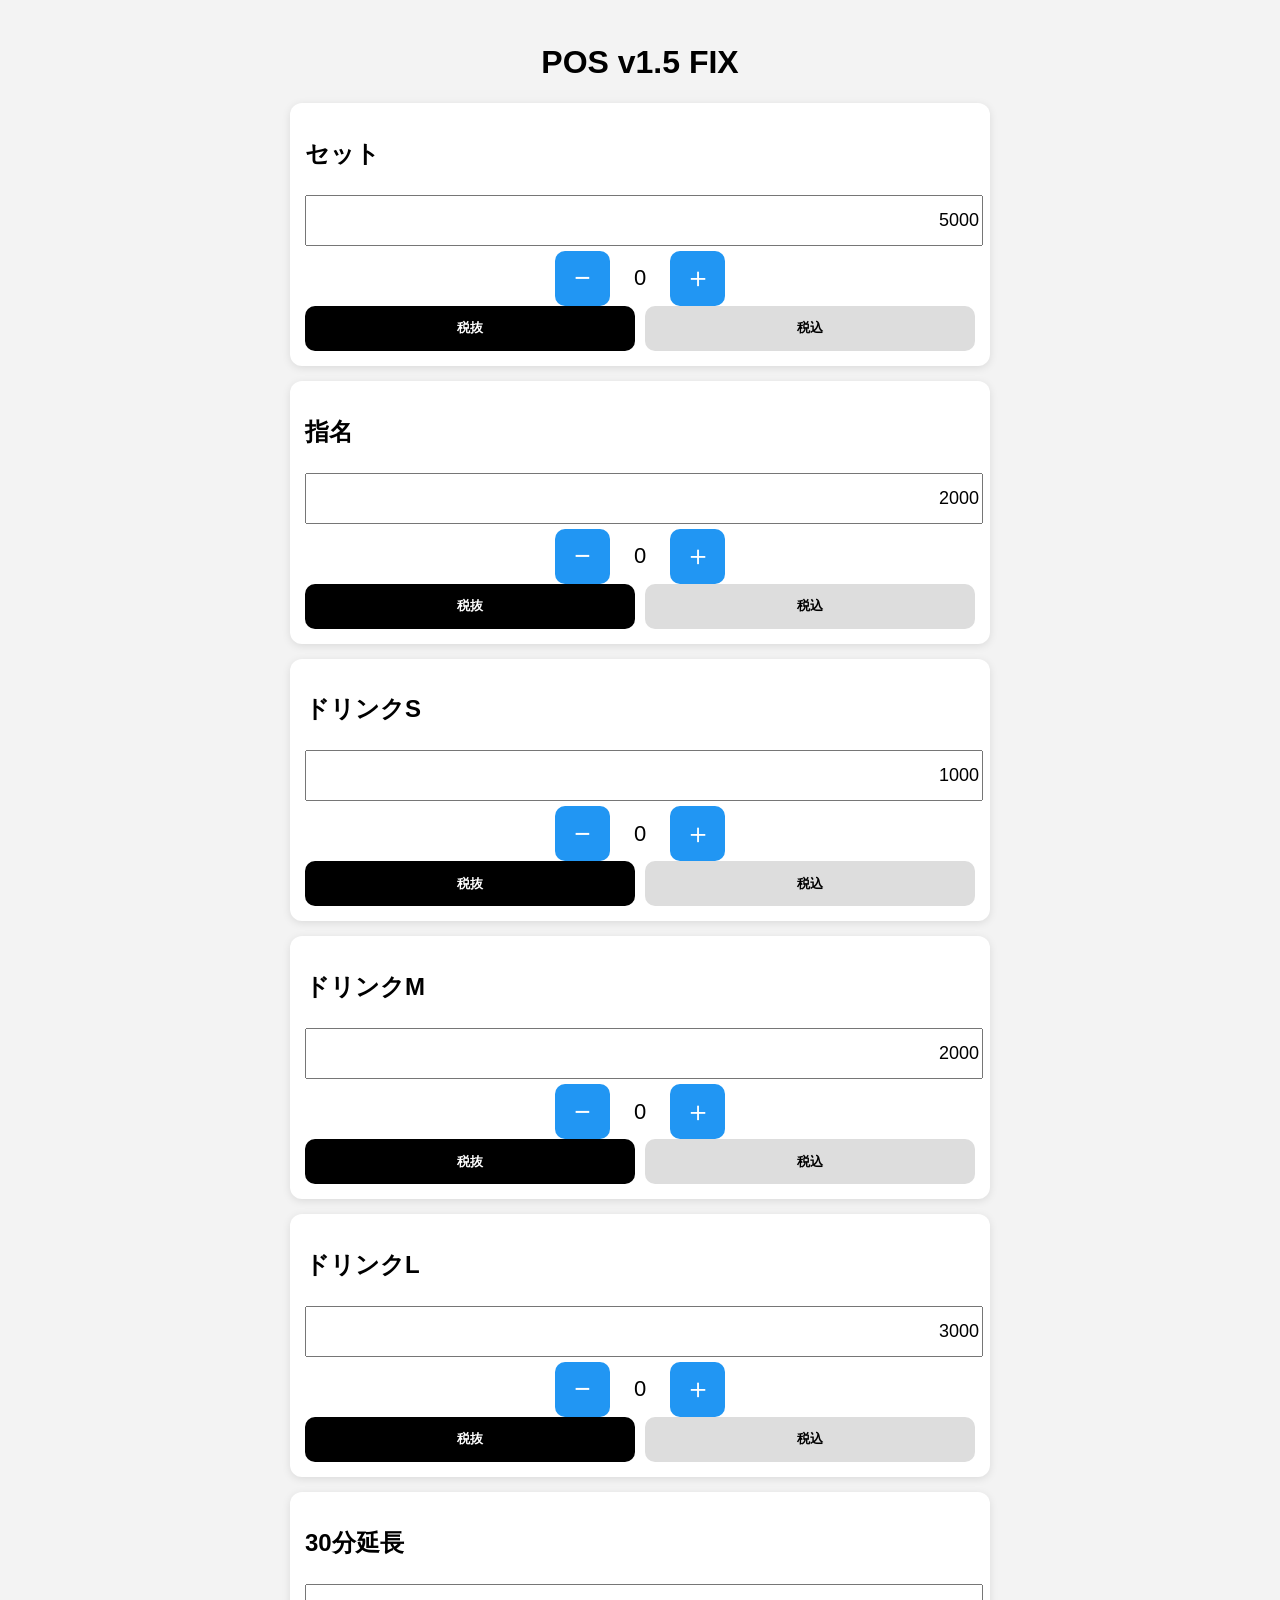
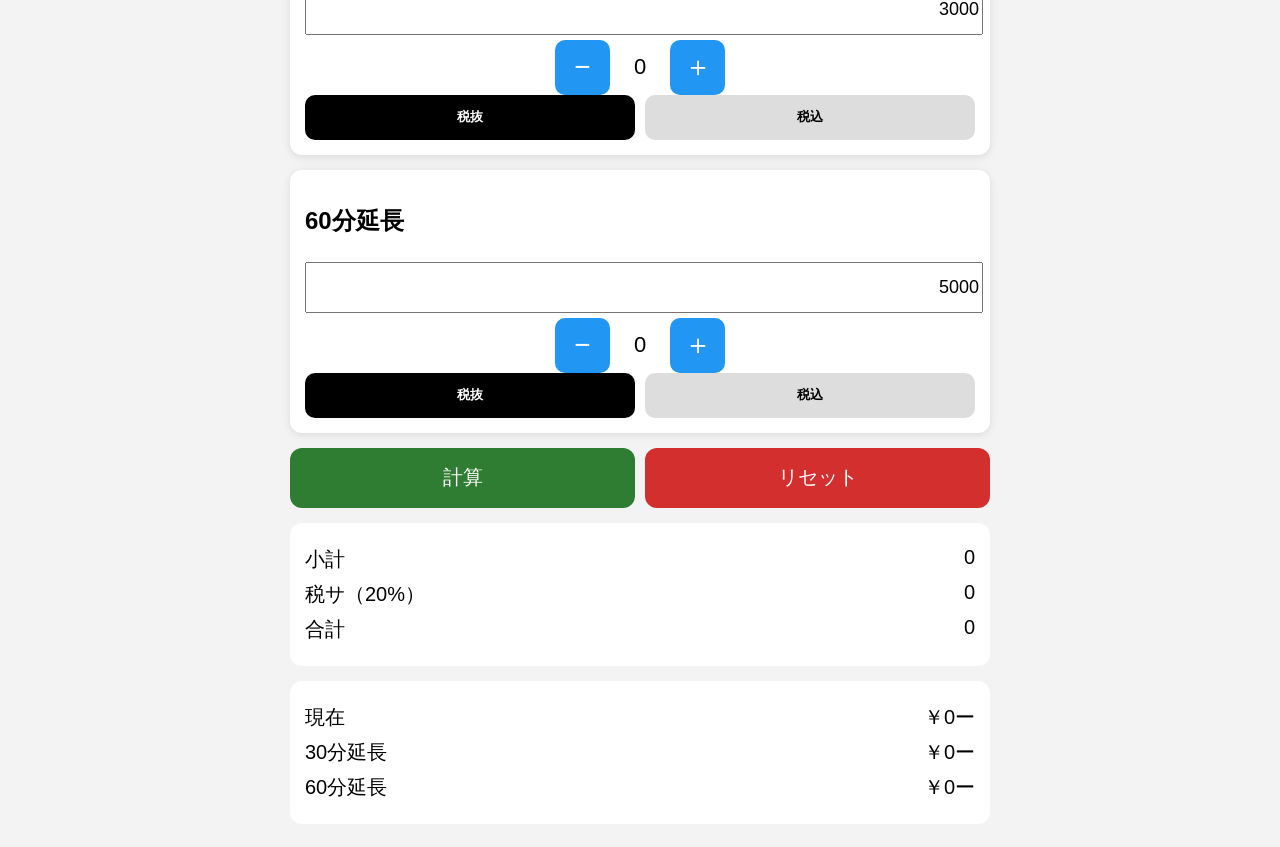
==== commit 36ae6161: "Update tax calculation and UI elements" ====
--- a/tax.html
+++ b/tax.html
@@ -3,7 +3,7 @@
 <head>
 <meta charset="UTF-8">
 <meta name="viewport" content="width=device-width, initial-scale=1.0">
-<title>POS v1.3.4 TAXSA FIX</title>
+<title>POS v1.5 FIX</title>
 
 <style>
 body{
@@ -12,9 +12,14 @@
     padding:15px;
 }
 
-.container{max-width:700px;margin:auto;}
-
-h1{text-align:center;}
+.container{
+    max-width:700px;
+    margin:auto;
+}
+
+h1{
+    text-align:center;
+}
 
 .card{
     background:#fff;
@@ -40,7 +45,8 @@
 }
 
 .counter button{
-    width:55px;height:55px;
+    width:55px;
+    height:55px;
     font-size:28px;
     border:none;
     background:#2196f3;
@@ -118,17 +124,19 @@
 
 <div class="container">
 
-<h1>POS v1.3.4 TAXSA FIX</h1>
+<h1>POS v1.5 FIX</h1>
 
 <!-- セット -->
 <div class="card">
 <h2>セット</h2>
 <input id="setPrice" value="5000">
-<div class="counter">
-<button onclick="setCount=safeMinus(setCount);render()">−</button>
+
+<div class="counter">
+<button onclick="setCount=Math.max(0,setCount-1);render()">−</button>
 <span id="setCount">0</span>
 <button onclick="setCount++;render()">＋</button>
 </div>
+
 <div class="taxArea">
 <button id="setEx" class="taxBtn active" onclick="setTax('set',true)">税抜</button>
 <button id="setIn" class="taxBtn" onclick="setTax('set',false)">税込</button>
@@ -139,29 +147,101 @@
 <div class="card">
 <h2>指名</h2>
 <input id="nomiPrice" value="2000">
-<div class="counter">
-<button onclick="nomiCount=safeMinus(nomiCount);render()">−</button>
+
+<div class="counter">
+<button onclick="nomiCount=Math.max(0,nomiCount-1);render()">−</button>
 <span id="nomiCount">0</span>
 <button onclick="nomiCount++;render()">＋</button>
 </div>
+
 <div class="taxArea">
 <button id="nomiEx" class="taxBtn active" onclick="setTax('nomi',true)">税抜</button>
 <button id="nomiIn" class="taxBtn" onclick="setTax('nomi',false)">税込</button>
 </div>
 </div>
 
-<!-- ドリンク -->
-<div class="card">
-<h2>ドリンク</h2>
-<input id="drinkPrice" value="1000">
-<div class="counter">
-<button onclick="drink=safeMinus(drink);render()">−</button>
-<span id="drink">0</span>
-<button onclick="drink++;render()">＋</button>
-</div>
-<div class="taxArea">
-<button id="drinkEx" class="taxBtn active" onclick="setTax('drink',true)">税抜</button>
-<button id="drinkIn" class="taxBtn" onclick="setTax('drink',false)">税込</button>
+<!-- ドリンクS -->
+<div class="card">
+<h2>ドリンクS</h2>
+<input id="drinkSPrice" value="1000">
+
+<div class="counter">
+<button onclick="drinkS=Math.max(0,drinkS-1);render()">−</button>
+<span id="drinkS">0</span>
+<button onclick="drinkS++;render()">＋</button>
+</div>
+
+<div class="taxArea">
+<button id="drinkSEx" class="taxBtn active" onclick="setTax('drinkS',true)">税抜</button>
+<button id="drinkSIn" class="taxBtn" onclick="setTax('drinkS',false)">税込</button>
+</div>
+</div>
+
+<!-- ドリンクM -->
+<div class="card">
+<h2>ドリンクM</h2>
+<input id="drinkMPrice" value="2000">
+
+<div class="counter">
+<button onclick="drinkM=Math.max(0,drinkM-1);render()">−</button>
+<span id="drinkM">0</span>
+<button onclick="drinkM++;render()">＋</button>
+</div>
+
+<div class="taxArea">
+<button id="drinkMEx" class="taxBtn active" onclick="setTax('drinkM',true)">税抜</button>
+<button id="drinkMIn" class="taxBtn" onclick="setTax('drinkM',false)">税込</button>
+</div>
+</div>
+
+<!-- ドリンクL -->
+<div class="card">
+<h2>ドリンクL</h2>
+<input id="drinkLPrice" value="3000">
+
+<div class="counter">
+<button onclick="drinkL=Math.max(0,drinkL-1);render()">−</button>
+<span id="drinkL">0</span>
+<button onclick="drinkL++;render()">＋</button>
+</div>
+
+<div class="taxArea">
+<button id="drinkLEx" class="taxBtn active" onclick="setTax('drinkL',true)">税抜</button>
+<button id="drinkLIn" class="taxBtn" onclick="setTax('drinkL',false)">税込</button>
+</div>
+</div>
+
+<!-- 30分延長 -->
+<div class="card">
+<h2>30分延長</h2>
+<input id="ext30Price" value="3000">
+
+<div class="counter">
+<button onclick="ext30Count=Math.max(0,ext30Count-1);render()">−</button>
+<span id="ext30Count">0</span>
+<button onclick="ext30Count++;render()">＋</button>
+</div>
+
+<div class="taxArea">
+<button id="ext30Ex" class="taxBtn active" onclick="setTax('ext30',true)">税抜</button>
+<button id="ext30In" class="taxBtn" onclick="setTax('ext30',false)">税込</button>
+</div>
+</div>
+
+<!-- 60分延長 -->
+<div class="card">
+<h2>60分延長</h2>
+<input id="ext60Price" value="5000">
+
+<div class="counter">
+<button onclick="ext60Count=Math.max(0,ext60Count-1);render()">−</button>
+<span id="ext60Count">0</span>
+<button onclick="ext60Count++;render()">＋</button>
+</div>
+
+<div class="taxArea">
+<button id="ext60Ex" class="taxBtn active" onclick="setTax('ext60',true)">税抜</button>
+<button id="ext60In" class="taxBtn" onclick="setTax('ext60',false)">税込</button>
 </div>
 </div>
 
@@ -174,73 +254,139 @@
 <!-- 結果 -->
 <div class="result">
 <div class="resultRow"><span>小計</span><span id="subtotal">0</span></div>
-<div class="resultRow"><span>税サ</span><span id="taxsa">0</span></div>
+<div class="resultRow"><span>税サ（20%）</span><span id="tax">0</span></div>
 <div class="resultRow"><span>合計</span><span id="total">0</span></div>
 </div>
 
+<!-- 概算 -->
+<div class="result">
+<div class="resultRow"><span>現在</span><span id="currentTotal">￥0ー</span></div>
+<div class="resultRow"><span>30分延長</span><span id="next30">￥0ー</span></div>
+<div class="resultRow"><span>60分延長</span><span id="next60">￥0ー</span></div>
+</div>
+
 </div>
 
 <script>
 
-let setCount=0, nomiCount=0, drink=0;
+let setCount=0, nomiCount=0;
+let drinkS=0, drinkM=0, drinkL=0;
+let ext30Count=0, ext60Count=0;
+
+let taxMode={
+set:true,
+nomi:true,
+drinkS:true,
+drinkM:true,
+drinkL:true,
+ext30:true,
+ext60:true
+};
 
 const el=id=>document.getElementById(id);
 
-function safeMinus(v){return v>0?v-1:0;}
+function render(){
+
+el("setCount").innerText=setCount;
+el("nomiCount").innerText=nomiCount;
+el("drinkS").innerText=drinkS;
+el("drinkM").innerText=drinkM;
+el("drinkL").innerText=drinkL;
+el("ext30Count").innerText=ext30Count;
+el("ext60Count").innerText=ext60Count;
+
+/* ★ボタン状態同期（これが今回の修正ポイント） */
+for(const type in taxMode){
+    el(type+"Ex").classList.toggle("active", taxMode[type]);
+    el(type+"In").classList.toggle("active", !taxMode[type]);
+}
+
+}
 
 function setTax(type,mode){
+taxMode[type]=mode;
+
 el(type+"Ex").classList.remove("active");
 el(type+"In").classList.remove("active");
-el(type+(mode?"Ex":"In")).classList.add("active");
-el(type).dataset.tax = mode ? "1" : "0";
-}
-
+
+if(mode){
+    el(type+"Ex").classList.add("active");
+}else{
+    el(type+"In").classList.add("active");
+}
+}
+
+function yen(v){
+return "￥"+Math.round(v).toLocaleString()+"ー";
+}
+
+/* ★計算は既存維持 */
 function calc(){
 
 let set = +el("setPrice").value * setCount;
 let nomi = +el("nomiPrice").value * nomiCount;
-let dr = +el("drinkPrice").value * drink;
-
-// 小計（税抜＋税込×1.2）
+
+let dS = +el("drinkSPrice").value * drinkS;
+let dM = +el("drinkMPrice").value * drinkM;
+let dL = +el("drinkLPrice").value * drinkL;
+
+let e30 = +el("ext30Price").value * ext30Count;
+let e60 = +el("ext60Price").value * ext60Count;
+
+/* 税抜統一 */
+let setBase  = taxMode.set ? set : set / 1.2;
+let nomiBase = taxMode.nomi ? nomi : nomi / 1.2;
+
+let dSBase = taxMode.drinkS ? dS : dS / 1.2;
+let dMBase = taxMode.drinkM ? dM : dM / 1.2;
+let dLBase = taxMode.drinkL ? dL : dL / 1.2;
+
+let e30Base = taxMode.ext30 ? e30 : e30 / 1.2;
+let e60Base = taxMode.ext60 ? e60 : e60 / 1.2;
+
 let sub =
-(set * (el("set").dataset.tax=="1"?1.2:1)) +
-(nomi * (el("nomi").dataset.tax=="1"?1.2:1)) +
-(dr * (el("drink").dataset.tax=="1"?1.2:1));
-
-// 税サ
-let taxsa =
-(set * (el("set").dataset.tax=="1"?0.2:1)) +
-(nomi * (el("nomi").dataset.tax=="1"?0.2:1)) +
-(dr * (el("drink").dataset.tax=="1"?0.2:1));
-
-let total = sub + taxsa;
+setBase + nomiBase + dSBase + dMBase + dLBase + e30Base + e60Base;
+
+let tax = sub * 0.2;
+let total = sub + tax;
 
 el("subtotal").innerText=Math.round(sub);
-el("taxsa").innerText=Math.round(taxsa);
+el("tax").innerText=Math.round(tax);
 el("total").innerText=Math.round(total);
+
+const current = total;
+
+const ext30Base2 = (setCount*3000)+(nomiCount*2000);
+const ext60Base2 = (setCount*5000)+(nomiCount*2000);
+
+el("currentTotal").innerText=yen(current);
+el("next30").innerText=yen(current + ext30Base2*1.2);
+el("next60").innerText=yen(current + ext60Base2*1.2);
+
 }
 
 function resetAll(){
 
-setCount=nomiCount=drink=0;
-
-["set","nomi","drink"].forEach(k=>{
-el(k).dataset.tax="1";
-el(k+"Ex").classList.add("active");
-el(k+"In").classList.remove("active");
-});
+setCount=nomiCount=drinkS=drinkM=drinkL=0;
+ext30Count=ext60Count=0;
+
+taxMode={
+set:true,
+nomi:true,
+drinkS:true,
+drinkM:true,
+drinkL:true,
+ext30:true,
+ext60:true
+};
 
 render();
 calc();
-}
-
-function render(){
-el("setCount").innerText=setCount;
-el("nomiCount").innerText=nomiCount;
-el("drink").innerText=drink;
+
 }
 
 render();
+
 </script>
 
 </body>
